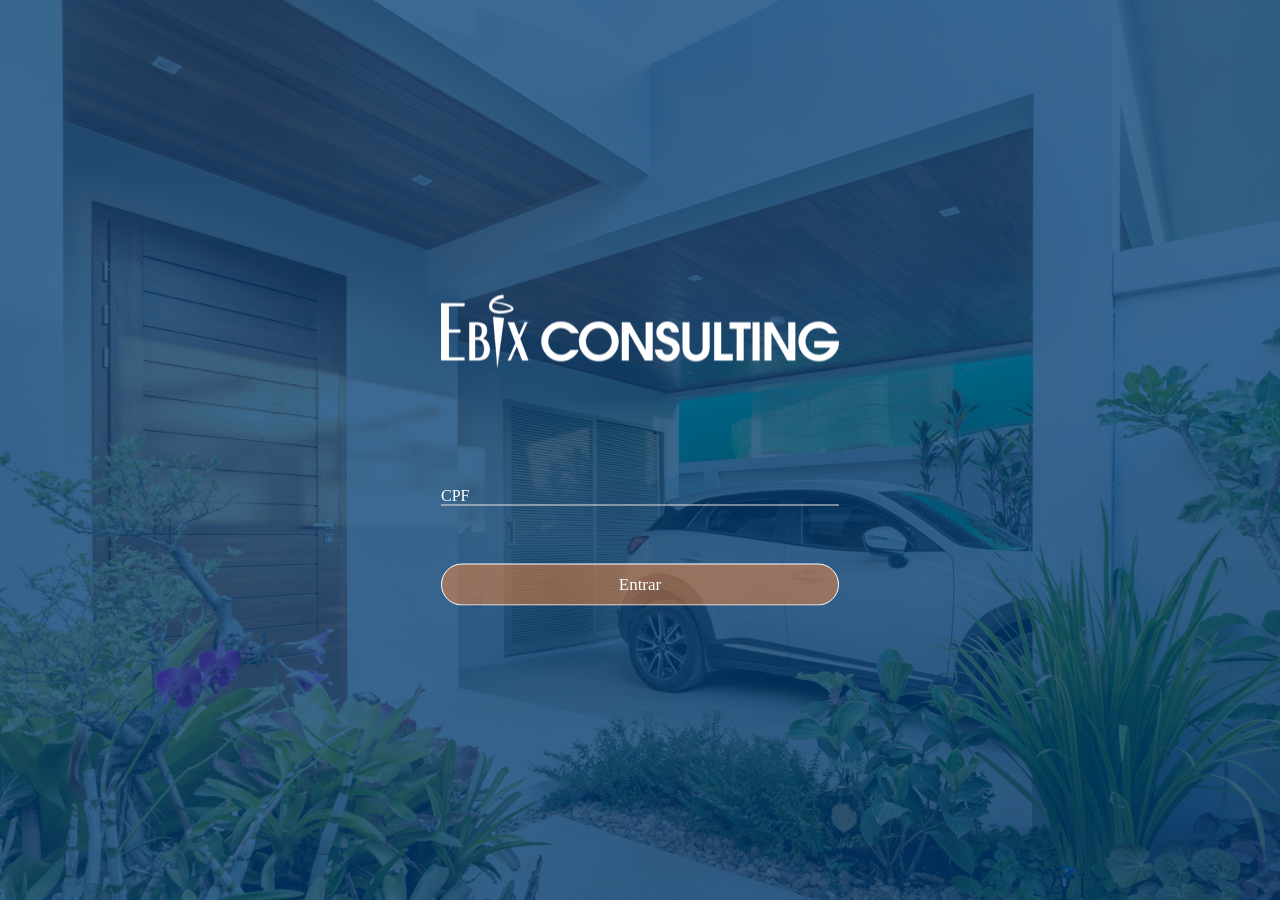
==== index.html @ ea6d6890 "Atualiza segurança, dependências e documentação do protótipo - jQuery 3.3.1 -> 3.7.1, Bootstrap 4.2." ====
<!DOCTYPE html>
<html lang="pt-br">
  <head>
    <meta charset="utf-8">
    <meta name="viewport" content="width=device-width, initial-scale=1">
    <meta http-equiv="Content-Security-Policy" content="default-src 'none'; base-uri 'none'; form-action 'none'">
    <meta name="robots" content="noindex, nofollow">
    <meta http-equiv="refresh" content="0; url=login.html">
    <title>Auto Vistoria</title>
  </head>
  <body>
    <p><a href="login.html">Abrir o protótipo Auto Vistoria</a></p>
  </body>
</html>
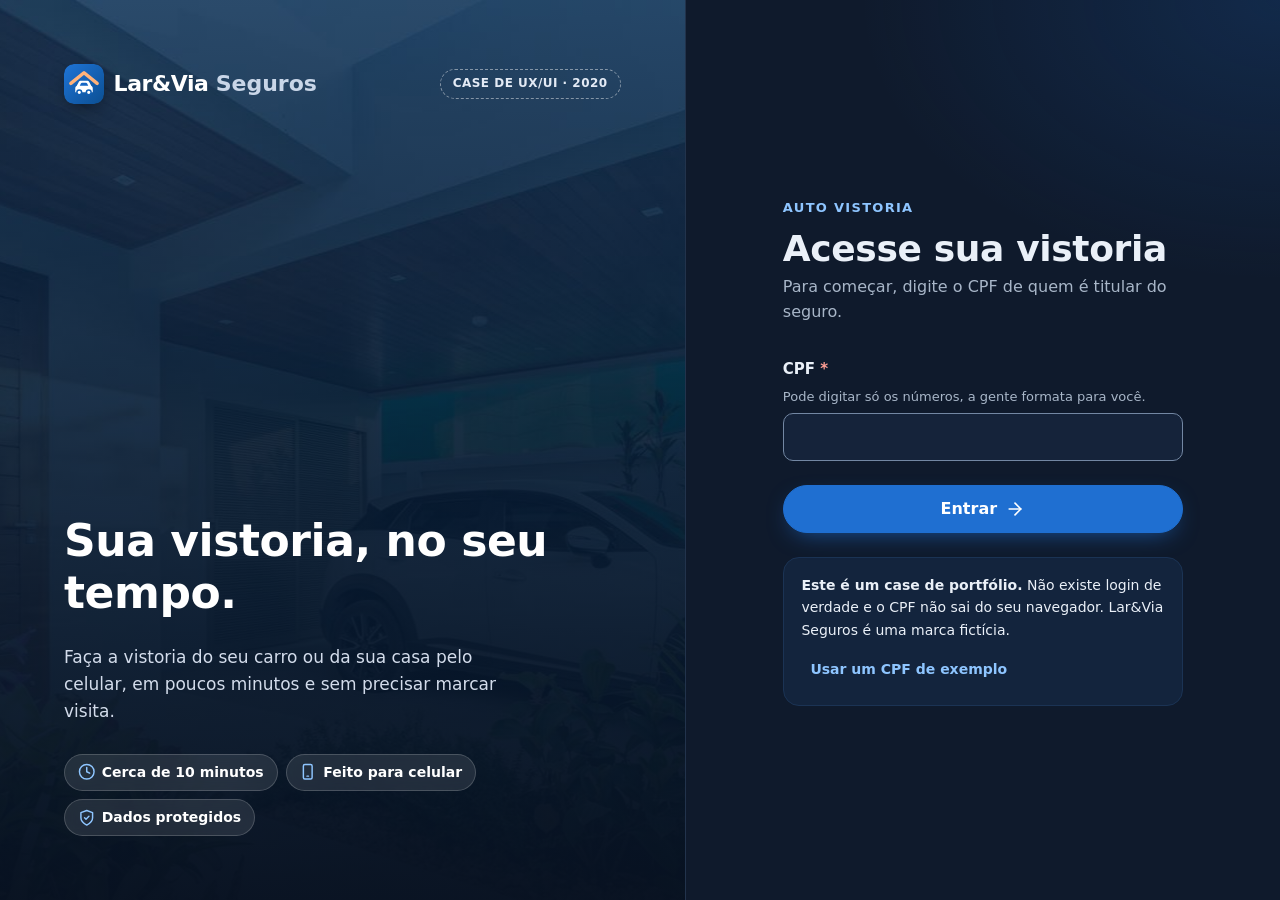
==== commit 24fdba95: "Redesenha o protótipo como case e torna os fluxos funcionais e acessíveis - Marca fictícia Lar&Via S" ====
--- a/index.html
+++ b/index.html
@@ -1,5 +1,5 @@
 <!DOCTYPE html>
-<html lang="pt-br">
+<html lang="pt-BR">
   <head>
     <meta charset="utf-8">
     <meta name="viewport" content="width=device-width, initial-scale=1">
